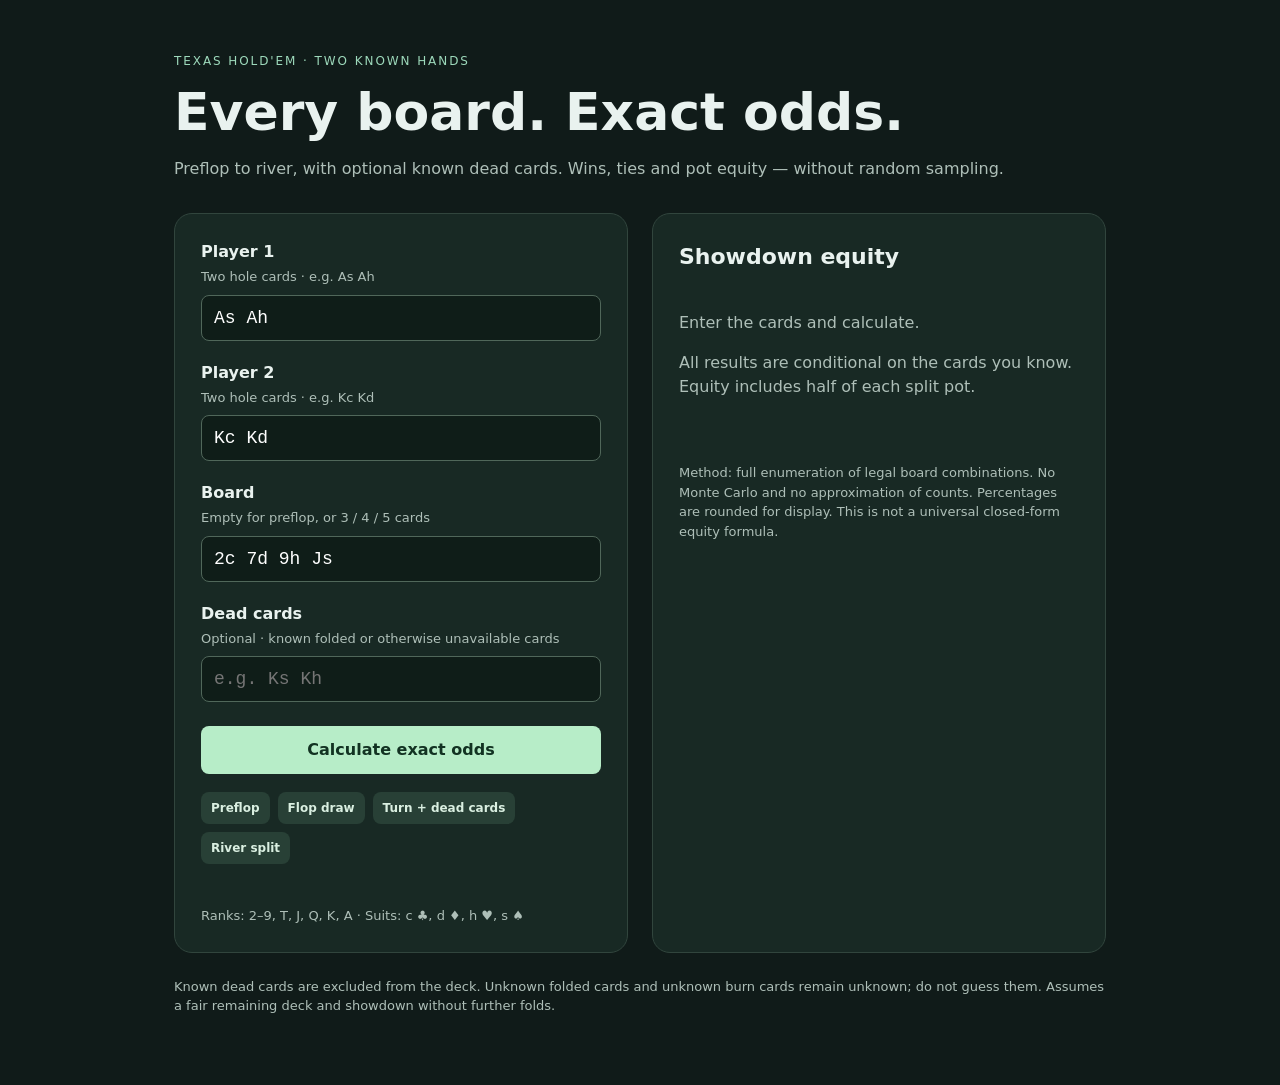
==== poker_odds/web.html @ e7489637 "Rebuild exact heads-up Hold'em calculator with dead cards, CLI and local UI" ====
<!doctype html>
<html lang="en">
<head>
<meta charset="utf-8"><meta name="viewport" content="width=device-width,initial-scale=1">
<title>Heads-up · Exact Poker Odds</title>
<style>
:root{color-scheme:dark;font:16px/1.5 system-ui,sans-serif;color:#e9f2ef;background:#101b19}
*{box-sizing:border-box}body{margin:0}main{max-width:980px;margin:auto;padding:52px 24px}
.eyebrow{color:#9dd9bb;letter-spacing:.16em;font-size:12px;text-transform:uppercase}
h1{font-size:clamp(32px,6vw,52px);line-height:1.1;margin:14px 0}p{color:#aebfb8}h2{font-size:22px;margin:0 0 14px}
.layout{display:grid;grid-template-columns:1fr 1fr;gap:24px;margin-top:32px}.panel{background:#182924;border:1px solid #31453d;border-radius:18px;padding:26px}
label{display:block;font-weight:600;margin-top:20px}label:first-child{margin-top:0}.hint{display:block;color:#aebfb8;font-size:13px;font-weight:400;margin:3px 0 8px}
input{width:100%;padding:12px;font:18px ui-monospace,monospace;background:#0f1d18;border:1px solid #50675a;border-radius:8px;color:#fff}
input:focus{outline:2px solid #abebc0;outline-offset:2px}button{cursor:pointer;font:inherit;border-radius:8px;padding:12px 16px;border:0;background:#b7edc8;color:#123222;font-weight:650}button:focus-visible{outline:2px solid white;outline-offset:3px}
button:disabled{opacity:.6;cursor:wait}#submit{width:100%;margin-top:24px}.examples{display:flex;flex-wrap:wrap;gap:8px;margin-top:18px}.examples button{font-size:12px;padding:7px 10px;background:#284036;color:#daefe1}
#status{min-height:24px;color:#bdddc7;font-size:14px;margin-top:18px}#status.error{color:#ffb2a3}.equities{display:flex;justify-content:space-between;gap:12px}.big{font-size:36px;font-weight:700;letter-spacing:-.04em;color:#c4f6d5}.muted{font-size:13px;color:#aebfb8}.bar{display:flex;height:10px;border-radius:9px;overflow:hidden;background:#31453d;margin:22px 0}.bar div:first-child{background:#b7edc8}.bar div:last-child{background:#568fba}
table{width:100%;border-collapse:collapse;font-size:14px}td,th{text-align:left;padding:10px 0;border-bottom:1px solid #31453d}td:last-child,th:last-child{text-align:right}code{overflow-wrap:anywhere;color:#d8ecd9;font-size:13px}details{margin-top:24px}summary{cursor:pointer;color:#bdddc7}pre{white-space:pre-wrap;overflow-wrap:anywhere;font-size:12px;color:#c4d8cb}.note{font-size:13px;margin-top:24px}a{color:#c4f6d5}.placeholder{padding:24px 0;color:#aebfb8}[hidden]{display:none!important}
@media(max-width:720px){.layout{grid-template-columns:1fr}main{padding:30px 16px}.panel{padding:22px}}
</style>
</head>
<body><main>
<div class="eyebrow">Texas Hold'em · Two known hands</div>
<h1>Every board. Exact odds.</h1>
<p>Preflop to river, with optional known dead cards. Wins, ties and pot equity — without random sampling.</p>
<div class="layout">
<section class="panel"><form id="form">
<label for="hand1">Player 1<span class="hint">Two hole cards · e.g. As Ah</span></label><input id="hand1" name="hand1" value="As Ah" required autocomplete="off" spellcheck="false">
<label for="hand2">Player 2<span class="hint">Two hole cards · e.g. Kc Kd</span></label><input id="hand2" name="hand2" value="Kc Kd" required autocomplete="off" spellcheck="false">
<label for="board">Board<span class="hint">Empty for preflop, or 3 / 4 / 5 cards</span></label><input id="board" name="board" value="2c 7d 9h Js" autocomplete="off" spellcheck="false">
<label for="dead">Dead cards <span class="hint">Optional · known folded or otherwise unavailable cards</span></label><input id="dead" name="dead" placeholder="e.g. Ks Kh" autocomplete="off" spellcheck="false">
<button id="submit" type="submit">Calculate exact odds</button>
</form><div class="examples" aria-label="Load examples"><button type="button" data-example="0">Preflop</button><button type="button" data-example="1">Flop draw</button><button type="button" data-example="2">Turn + dead cards</button><button type="button" data-example="3">River split</button></div>
<div id="status" role="status" aria-live="polite"></div>
<div class="muted">Ranks: 2–9, T, J, Q, K, A · Suits: c ♣, d ♦, h ♥, s ♠</div>
</section>
<section class="panel" aria-label="Results"><h2>Showdown equity</h2>
<div id="placeholder" class="placeholder">Enter the cards and calculate.<p>All results are conditional on the cards you know. Equity includes half of each split pot.</p></div>
<div id="results" hidden>
<div class="equities"><div><div class="muted">PLAYER 1</div><div id="eq1" class="big"></div></div><div><div class="muted">PLAYER 2</div><div id="eq2" class="big"></div></div></div>
<div class="bar" aria-hidden="true"><div id="bar1"></div><div id="bar2"></div></div>
<table><thead><tr><th>Outcome</th><th>Boards</th><th>Probability</th></tr></thead><tbody id="outcomes"></tbody></table>
<p class="muted" id="space"></p>
<p class="muted">Player 1 exact equity<br><code id="fraction"></code></p>
<details><summary>Exact counts & fractions</summary><pre id="raw"></pre></details>
</div>
<p class="note">Method: full enumeration of legal board combinations. No Monte Carlo and no approximation of counts. Percentages are rounded for display. This is not a universal closed-form equity formula.</p>
</section></div>
<p class="note">Known dead cards are excluded from the deck. Unknown folded cards and unknown burn cards remain unknown; do not guess them. Assumes a fair remaining deck and showdown without further folds.</p>
</main>
<script>
const $=id=>document.getElementById(id), fields=['hand1','hand2','board','dead'];
const examples=[['As Ah','Kc Kd','',''],['As Qs','9c 9d','Js Ts 9h','Ks 2h'],['As Ah','Kc Kd','2c 7d 9h Js','Ks Kh'],['2s 3s','4c 5d','As Ks Qs Js Ts','']];
function clearResults(){$('results').hidden=true;$('placeholder').hidden=false;}
document.querySelectorAll('[data-example]').forEach(b=>b.onclick=()=>{examples[+b.dataset.example].forEach((v,i)=>$(fields[i]).value=v);clearResults();$('status').textContent='Example loaded. Calculate to see the result.';});
fields.forEach(id=>$(id).addEventListener('input',()=>{clearResults();$('status').textContent='';}));
const pct=x=>(100*x).toFixed(6)+'%';
$('form').onsubmit=async e=>{
 e.preventDefault();clearResults();$('status').className='';
 const data=Object.fromEntries(fields.map(id=>[id,$(id).value]));
 $('status').textContent=data.board.trim()?'Counting every legal board…':'Counting all preflop boards. This may take tens of seconds…';
 const controls=document.querySelectorAll('input,button');controls.forEach(b=>b.disabled=true);
 try{
  const response=await fetch('/api/equity',{method:'POST',headers:{'Content-Type':'application/json'},body:JSON.stringify(data)});
  const r=await response.json();if(!response.ok)throw new Error(r.error||'Calculation failed');
  $('eq1').textContent=pct(r.equity.decimal);$('eq2').textContent=pct(r.opponent_equity.decimal);
  $('bar1').style.width=(100*r.equity.decimal)+'%';$('bar2').style.width=(100*r.opponent_equity.decimal)+'%';
  $('outcomes').replaceChildren();
  for(const [label,count,p] of [['Player 1 wins',r.wins,r.win_probability],['Player 2 wins',r.losses,r.loss_probability],['Tie',r.ties,r.tie_probability]]){
   const tr=document.createElement('tr');for(const v of [label,count.toLocaleString(),pct(p.decimal)]){const td=document.createElement('td');td.textContent=v;tr.append(td);}$('outcomes').append(tr);
  }
  $('space').textContent=r.sample_space+' = '+r.total.toLocaleString()+' legal boards';
  $('fraction').textContent=r.equity.fraction;$('raw').textContent=JSON.stringify(r,null,2);
  $('placeholder').hidden=true;$('results').hidden=false;$('status').textContent='Complete. All legal boards counted.';
 }catch(error){$('status').className='error';$('status').textContent=error.message;}
 finally{controls.forEach(b=>b.disabled=false);}
};
</script></body></html>
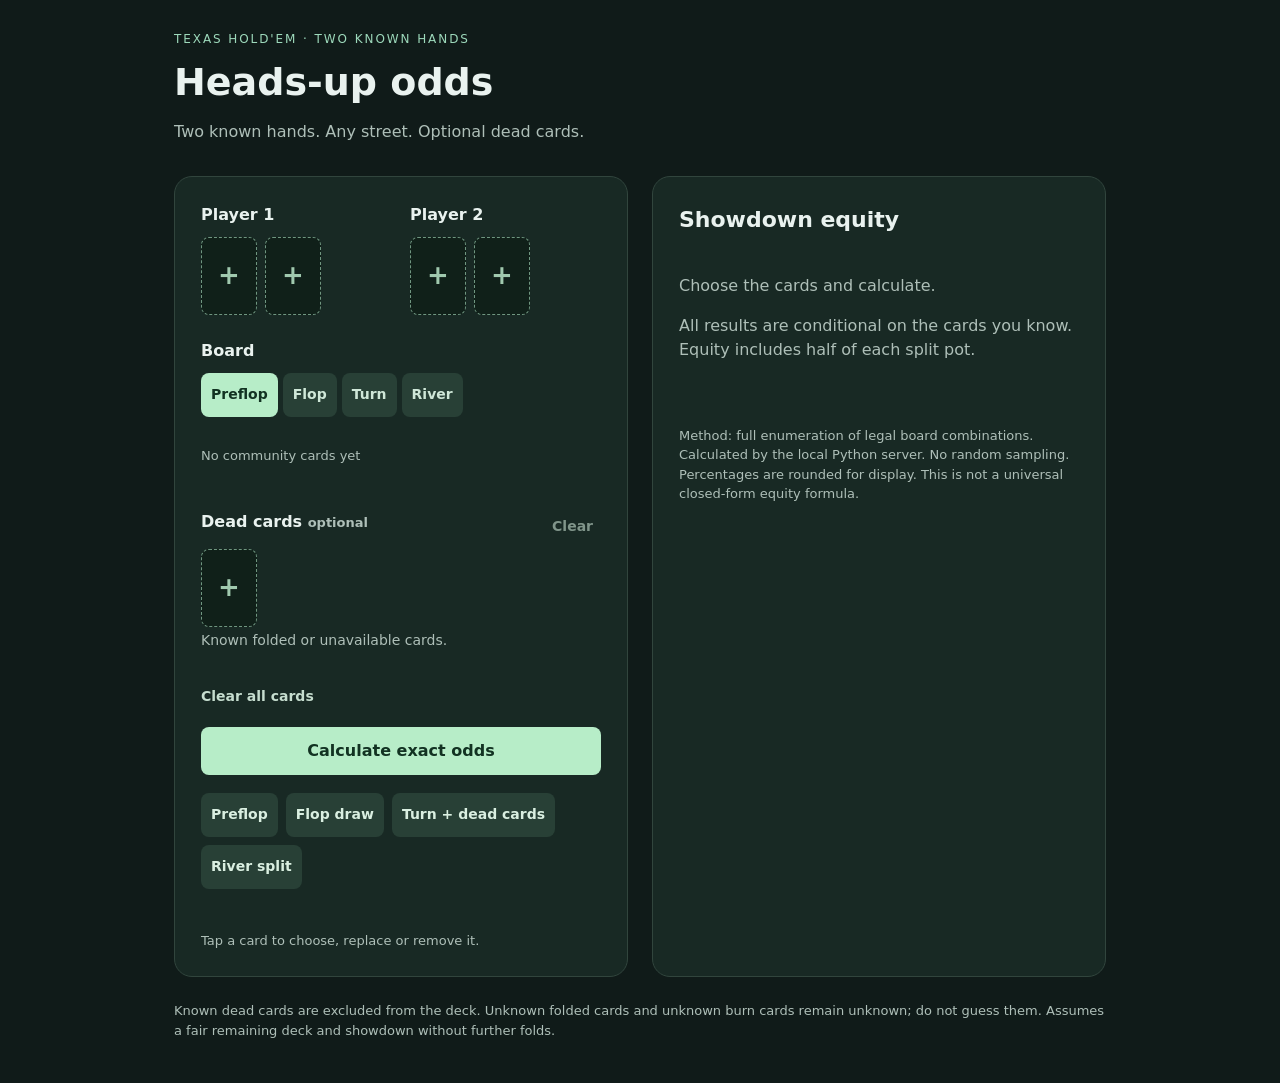
==== commit f827ed60: "Replace text inputs with visual card picker for both browser interfaces" ====
--- a/poker_odds/web.html
+++ b/poker_odds/web.html
@@ -2,39 +2,50 @@
 <html lang="en">
 <head>
 <meta charset="utf-8"><meta name="viewport" content="width=device-width,initial-scale=1">
-<title>Heads-up · Exact Poker Odds</title>
+<title>Heads-up Exact · Poker Odds Calculator</title>
+<meta name="description" content="Exact heads-up Texas Hold’em odds. Enter two known hands, a board, and optional dead cards. Calculated by the local Python server.">
 <style>
 :root{color-scheme:dark;font:16px/1.5 system-ui,sans-serif;color:#e9f2ef;background:#101b19}
-*{box-sizing:border-box}body{margin:0}main{max-width:980px;margin:auto;padding:52px 24px}
+*{box-sizing:border-box}body{margin:0}main{max-width:980px;margin:auto;padding:30px 24px}
 .eyebrow{color:#9dd9bb;letter-spacing:.16em;font-size:12px;text-transform:uppercase}
-h1{font-size:clamp(32px,6vw,52px);line-height:1.1;margin:14px 0}p{color:#aebfb8}h2{font-size:22px;margin:0 0 14px}
-.layout{display:grid;grid-template-columns:1fr 1fr;gap:24px;margin-top:32px}.panel{background:#182924;border:1px solid #31453d;border-radius:18px;padding:26px}
+h1{font-size:clamp(28px,4vw,38px);line-height:1.1;margin:14px 0}p{color:#aebfb8}h2{font-size:22px;margin:0 0 14px}
+.layout{display:grid;grid-template-columns:1fr 1fr;gap:24px;margin-top:32px}.panel{min-width:0;background:#182924;border:1px solid #31453d;border-radius:18px;padding:26px}
 label{display:block;font-weight:600;margin-top:20px}label:first-child{margin-top:0}.hint{display:block;color:#aebfb8;font-size:13px;font-weight:400;margin:3px 0 8px}
 input{width:100%;padding:12px;font:18px ui-monospace,monospace;background:#0f1d18;border:1px solid #50675a;border-radius:8px;color:#fff}
 input:focus{outline:2px solid #abebc0;outline-offset:2px}button{cursor:pointer;font:inherit;border-radius:8px;padding:12px 16px;border:0;background:#b7edc8;color:#123222;font-weight:650}button:focus-visible{outline:2px solid white;outline-offset:3px}
 button:disabled{opacity:.6;cursor:wait}#submit{width:100%;margin-top:24px}.examples{display:flex;flex-wrap:wrap;gap:8px;margin-top:18px}.examples button{font-size:12px;padding:7px 10px;background:#284036;color:#daefe1}
-#status{min-height:24px;color:#bdddc7;font-size:14px;margin-top:18px}#status.error{color:#ffb2a3}.equities{display:flex;justify-content:space-between;gap:12px}.big{font-size:36px;font-weight:700;letter-spacing:-.04em;color:#c4f6d5}.muted{font-size:13px;color:#aebfb8}.bar{display:flex;height:10px;border-radius:9px;overflow:hidden;background:#31453d;margin:22px 0}.bar div:first-child{background:#b7edc8}.bar div:last-child{background:#568fba}
+#status{min-height:24px;color:#bdddc7;font-size:14px;margin-top:18px}#status.error{color:#ffb2a3}.equities{display:flex;justify-content:space-between;gap:12px}.big{font-size:clamp(26px,3.2vw,36px);font-weight:700;letter-spacing:-.04em;color:#c4f6d5}.muted{font-size:13px;color:#aebfb8}.bar{display:flex;height:10px;border-radius:9px;overflow:hidden;background:#31453d;margin:22px 0}.bar div:first-child{background:#b7edc8}.bar div:last-child{background:#568fba}
 table{width:100%;border-collapse:collapse;font-size:14px}td,th{text-align:left;padding:10px 0;border-bottom:1px solid #31453d}td:last-child,th:last-child{text-align:right}code{overflow-wrap:anywhere;color:#d8ecd9;font-size:13px}details{margin-top:24px}summary{cursor:pointer;color:#bdddc7}pre{white-space:pre-wrap;overflow-wrap:anywhere;font-size:12px;color:#c4d8cb}.note{font-size:13px;margin-top:24px}a{color:#c4f6d5}.placeholder{padding:24px 0;color:#aebfb8}[hidden]{display:none!important}
 @media(max-width:720px){.layout{grid-template-columns:1fr}main{padding:30px 16px}.panel{padding:22px}}
+
+.hand-grid{display:grid;grid-template-columns:1fr 1fr;gap:18px}.card-group{margin:0 0 24px}.card-group h2{font-size:16px;margin:0 0 10px}.slots{display:flex;gap:8px;flex-wrap:wrap;align-items:center;min-height:50px}.playing-card{display:flex;flex-direction:column;align-items:center;justify-content:center;width:56px;height:78px;padding:4px;background:#fcfcf7;color:#182020;border:1px solid #dbe4dd;border-radius:8px;font-size:21px;line-height:1.05;box-shadow:0 2px 3px #0003;flex-shrink:0}.playing-card .suit{font-size:27px;margin-top:3px}.playing-card.red{color:#b4243d}.playing-card.empty{color:#a0c9ae;background:#102019;border:1px dashed #6f9680;box-shadow:none;font-size:26px}.playing-card:hover:not(:disabled){transform:translateY(-2px);box-shadow:0 3px 0 #b7edc8}.playing-card:disabled{cursor:not-allowed;opacity:.23;box-shadow:none}.playing-card[aria-pressed="true"]{outline:3px solid #8ad9aa;outline-offset:1px}
+.streets{display:flex;gap:5px;margin-bottom:14px;flex-wrap:wrap}.streets button{background:#284036;color:#cfe7d8;font-size:14px;padding:8px 10px;min-height:44px}.streets button[aria-pressed="true"]{background:#b7edc8;color:#123222}.group-heading{display:flex;align-items:center;justify-content:space-between}.text-button{background:transparent;color:#c6ddcf;font-size:14px;padding:8px;min-height:44px}#reset{padding-left:0}#submit{margin-top:8px}.examples button{font-size:14px;min-height:44px}.hint{font-size:14px}.slots>.muted{padding:8px 0}
+dialog{width:min(860px,calc(100% - 24px));max-height:90dvh;overflow:auto;background:#182924;color:#e9f2ef;border:1px solid #648372;border-radius:16px;padding:22px}dialog::backdrop{background:#06110dcc;backdrop-filter:blur(3px)}.picker-heading{display:flex;align-items:flex-start;justify-content:space-between;gap:12px}.picker-heading h2{margin:0}.picker-heading .hint{margin:8px 0 18px}.deck-row{display:grid;grid-template-columns:repeat(13,minmax(0,1fr));gap:7px;margin-bottom:12px}.deck-row .playing-card{width:100%;height:72px;font-size:20px}.deck-row .playing-card .suit{font-size:25px}.picker-footer{display:flex;justify-content:space-between;gap:12px;align-items:center;margin-top:18px}.picker-footer #picker-done{min-width:100px}
+@media(max-width:600px){dialog{padding:16px}.deck-row{grid-template-columns:repeat(7,minmax(0,1fr));gap:6px;padding-bottom:10px;border-bottom:1px solid #354e41}.deck-row .playing-card{height:62px;font-size:18px}.deck-row .playing-card .suit{font-size:23px}.panel{padding:18px}.slots{gap:6px}.playing-card{width:48px;height:68px}.hand-grid{gap:12px}}
 </style>
 </head>
 <body><main>
 <div class="eyebrow">Texas Hold'em · Two known hands</div>
-<h1>Every board. Exact odds.</h1>
-<p>Preflop to river, with optional known dead cards. Wins, ties and pot equity — without random sampling.</p>
+<h1>Heads-up odds</h1>
+<p>Two known hands. Any street. Optional dead cards.</p>
 <div class="layout">
 <section class="panel"><form id="form">
-<label for="hand1">Player 1<span class="hint">Two hole cards · e.g. As Ah</span></label><input id="hand1" name="hand1" value="As Ah" required autocomplete="off" spellcheck="false">
-<label for="hand2">Player 2<span class="hint">Two hole cards · e.g. Kc Kd</span></label><input id="hand2" name="hand2" value="Kc Kd" required autocomplete="off" spellcheck="false">
-<label for="board">Board<span class="hint">Empty for preflop, or 3 / 4 / 5 cards</span></label><input id="board" name="board" value="2c 7d 9h Js" autocomplete="off" spellcheck="false">
-<label for="dead">Dead cards <span class="hint">Optional · known folded or otherwise unavailable cards</span></label><input id="dead" name="dead" placeholder="e.g. Ks Kh" autocomplete="off" spellcheck="false">
-<button id="submit" type="submit">Calculate exact odds</button>
+<div class="hand-grid">
+<div class="card-group"><h2>Player 1</h2><div id="hand1" class="slots" role="group" aria-label="Player 1 hole cards"></div></div>
+<div class="card-group"><h2>Player 2</h2><div id="hand2" class="slots" role="group" aria-label="Player 2 hole cards"></div></div>
+</div>
+<div class="card-group"><h2>Board</h2>
+<div class="streets" role="group" aria-label="Street"><button type="button" data-street="0" aria-pressed="true">Preflop</button><button type="button" data-street="3" aria-pressed="false">Flop</button><button type="button" data-street="4" aria-pressed="false">Turn</button><button type="button" data-street="5" aria-pressed="false">River</button></div>
+<div id="board" class="slots" role="group" aria-label="Community cards"></div></div>
+<div class="card-group"><div class="group-heading"><h2>Dead cards <span class="muted">optional</span></h2><button type="button" class="text-button" id="clear-dead">Clear</button></div><div id="dead" class="slots" role="group" aria-label="Dead cards"></div><p class="hint">Known folded or unavailable cards.</p></div>
+<button type="button" class="text-button" id="reset">Clear all cards</button>
+<button id="submit" type="submit">Calculate exact odds</button><button id="cancel" type="button" hidden style="width:100%;margin-top:10px;background:#31453d;color:white">Cancel calculation</button>
 </form><div class="examples" aria-label="Load examples"><button type="button" data-example="0">Preflop</button><button type="button" data-example="1">Flop draw</button><button type="button" data-example="2">Turn + dead cards</button><button type="button" data-example="3">River split</button></div>
 <div id="status" role="status" aria-live="polite"></div>
-<div class="muted">Ranks: 2–9, T, J, Q, K, A · Suits: c ♣, d ♦, h ♥, s ♠</div>
+<div class="muted">Tap a card to choose, replace or remove it.</div>
 </section>
 <section class="panel" aria-label="Results"><h2>Showdown equity</h2>
-<div id="placeholder" class="placeholder">Enter the cards and calculate.<p>All results are conditional on the cards you know. Equity includes half of each split pot.</p></div>
+<div id="placeholder" class="placeholder">Choose the cards and calculate.<p>All results are conditional on the cards you know. Equity includes half of each split pot.</p></div>
 <div id="results" hidden>
 <div class="equities"><div><div class="muted">PLAYER 1</div><div id="eq1" class="big"></div></div><div><div class="muted">PLAYER 2</div><div id="eq2" class="big"></div></div></div>
 <div class="bar" aria-hidden="true"><div id="bar1"></div><div id="bar2"></div></div>
@@ -43,26 +54,88 @@
 <p class="muted">Player 1 exact equity<br><code id="fraction"></code></p>
 <details><summary>Exact counts & fractions</summary><pre id="raw"></pre></details>
 </div>
-<p class="note">Method: full enumeration of legal board combinations. No Monte Carlo and no approximation of counts. Percentages are rounded for display. This is not a universal closed-form equity formula.</p>
+<p class="note">Method: full enumeration of legal board combinations. Calculated by the local Python server. No random sampling. Percentages are rounded for display. This is not a universal closed-form equity formula.</p>
 </section></div>
 <p class="note">Known dead cards are excluded from the deck. Unknown folded cards and unknown burn cards remain unknown; do not guess them. Assumes a fair remaining deck and showdown without further folds.</p>
 </main>
+<dialog id="picker" aria-labelledby="picker-title">
+<div class="picker-heading"><div><h2 id="picker-title">Choose a card</h2><p id="picker-hint" class="hint" aria-live="polite"></p></div><button type="button" id="picker-close" class="text-button" aria-label="Close card picker">✕</button></div>
+<div id="deck" aria-label="Deck of cards"></div>
+<div class="picker-footer"><button type="button" id="remove-card" class="text-button">Remove card</button><button type="button" id="picker-done">Done</button></div>
+</dialog>
 <script>
 const $=id=>document.getElementById(id), fields=['hand1','hand2','board','dead'];
 const examples=[['As Ah','Kc Kd','',''],['As Qs','9c 9d','Js Ts 9h','Ks 2h'],['As Ah','Kc Kd','2c 7d 9h Js','Ks Kh'],['2s 3s','4c 5d','As Ks Qs Js Ts','']];
+const state={hand1:[null,null],hand2:[null,null],board:[],dead:[]};
+const labels={hand1:'Player 1',hand2:'Player 2',board:'Board',dead:'Dead cards'};
+const suitIcons={s:'♠',h:'♥',d:'♦',c:'♣'}, suitNames={s:'spades',h:'hearts',d:'diamonds',c:'clubs'};
+const rankNames={A:'Ace',K:'King',Q:'Queen',J:'Jack',T:'10'};
+let target=null, addingDead=false, returnFocus=null;
 function clearResults(){$('results').hidden=true;$('placeholder').hidden=false;}
-document.querySelectorAll('[data-example]').forEach(b=>b.onclick=()=>{examples[+b.dataset.example].forEach((v,i)=>$(fields[i]).value=v);clearResults();$('status').textContent='Example loaded. Calculate to see the result.';});
-fields.forEach(id=>$(id).addEventListener('input',()=>{clearResults();$('status').textContent='';}));
-const pct=x=>(100*x).toFixed(6)+'%';
+function changed(){clearResults();$('status').textContent='';$('status').className='';render();}
+function cardName(c){return (rankNames[c[0]]||c[0])+' of '+suitNames[c[1]];}
+function face(button,card){
+ button.className='playing-card'+(!card?' empty':/[hd]$/.test(card)?' red':'');button.replaceChildren();
+ if(!card){button.textContent='+';return;}
+ const rank=document.createElement('span');rank.textContent=card[0]==='T'?'10':card[0];
+ const suit=document.createElement('span');suit.className='suit';suit.textContent=suitIcons[card[1]];button.append(rank,suit);
+}
+function slot(group,index,card){
+ const b=document.createElement('button');b.type='button';face(b,card);b.dataset.group=group;b.dataset.index=index;
+ b.setAttribute('aria-label',labels[group]+' card '+(index+1)+(card?': '+cardName(card):': choose a card'));
+ b.onclick=()=>openPicker(group,index);return b;
+}
+function render(){
+ for(const group of fields){
+  $(group).replaceChildren();state[group].forEach((card,i)=>$(group).append(slot(group,i,card)));
+  if(group==='dead'&&state.dead.length<43)$(group).append(slot(group,state.dead.length,null));
+  if(group==='board'&&!state.board.length){const p=document.createElement('span');p.className='muted';p.textContent='No community cards yet';$(group).append(p);}
+ }
+ $('clear-dead').disabled=!state.dead.length;
+ document.querySelectorAll('[data-street]').forEach(b=>b.setAttribute('aria-pressed',String(+b.dataset.street===state.board.length)));
+}
+function openPicker(group,index){target={group,index};addingDead=group==='dead'&&index===state.dead.length;returnFocus={group,index};renderDeck();$('picker').showModal();}
+function renderDeck(){
+ const {group,index}=target, current=state[group][index];
+ $('picker-title').textContent=labels[group];$('picker-hint').textContent=group==='dead'?state.dead.length+' dead cards selected. Tap cards to add.':'Choose card '+(index+1)+' of '+state[group].length+'. Used cards are unavailable.';
+ $('remove-card').hidden=!current;$('deck').replaceChildren();
+ for(const suit of ['s','h','d','c']){
+  const row=document.createElement('div');row.className='deck-row';row.setAttribute('role','group');row.setAttribute('aria-label',suitNames[suit]);
+  for(const rank of 'AKQJT98765432'){
+   const card=rank+suit,b=document.createElement('button');b.type='button';face(b,card);b.dataset.card=card;b.setAttribute('aria-label',cardName(card));b.setAttribute('aria-pressed',String(card===current));
+   b.disabled=fields.some(g=>state[g].some((c,i)=>c===card&&!(g===group&&i===index)));
+   b.onclick=()=>chooseCard(card);row.append(b);
+  }$('deck').append(row);
+ }
+}
+function chooseCard(card){
+ const {group,index}=target;state[group][index]=card;changed();
+ if(addingDead&&state.dead.length<43){target.index=state.dead.length;renderDeck();return;}
+ const next=state[group].indexOf(null);
+ if(group!=='dead'&&next>=0){target.index=next;renderDeck();return;}
+ $('picker').close();
+}
+$('picker-close').onclick=$('picker-done').onclick=()=>$('picker').close();
+$('picker').addEventListener('close',()=>{if(returnFocus)document.querySelector('[data-group="'+returnFocus.group+'"][data-index="'+Math.min(returnFocus.index,state[returnFocus.group].length)+'"]')?.focus();target=null;});
+$('remove-card').onclick=()=>{const {group,index}=target;if(group==='dead')state.dead.splice(index,1);else state[group][index]=null;changed();$('picker').close();};
+$('clear-dead').onclick=()=>{state.dead=[];changed();};
+$('reset').onclick=()=>{state.hand1=[null,null];state.hand2=[null,null];state.board=[];state.dead=[];changed();};
+for(const b of document.querySelectorAll('[data-street]'))b.onclick=()=>{state.board=Array.from({length:+b.dataset.street},(_,i)=>state.board[i]||null);changed();};
+document.querySelectorAll('[data-example]').forEach(b=>b.onclick=()=>{examples[+b.dataset.example].forEach((v,i)=>state[fields[i]]=v?v.split(' '):[]);changed();$('status').textContent='Example loaded. Calculate to see the result.';});
+render();
+let worker=null, cancelJob=null;
+$('cancel').onclick=()=>{if(worker)worker.terminate();if(cancelJob)cancelJob(new Error('Calculation cancelled.'));};
+const pct=(x,digits=6)=>(100*x).toFixed(digits)+'%';
 $('form').onsubmit=async e=>{
  e.preventDefault();clearResults();$('status').className='';
- const data=Object.fromEntries(fields.map(id=>[id,$(id).value]));
+ if(fields.some(g=>state[g].some(c=>!c))){$('status').className='error';$('status').textContent='Choose a card for every empty slot.';return;}
+ const data=Object.fromEntries(fields.map(id=>[id,state[id].join(' ')]));
  $('status').textContent=data.board.trim()?'Counting every legal board…':'Counting all preflop boards. This may take tens of seconds…';
- const controls=document.querySelectorAll('input,button');controls.forEach(b=>b.disabled=true);
+ const controls=document.querySelectorAll('input,button:not(#cancel)');controls.forEach(b=>b.disabled=true);$('cancel').hidden=true;
  try{
   const response=await fetch('/api/equity',{method:'POST',headers:{'Content-Type':'application/json'},body:JSON.stringify(data)});
   const r=await response.json();if(!response.ok)throw new Error(r.error||'Calculation failed');
-  $('eq1').textContent=pct(r.equity.decimal);$('eq2').textContent=pct(r.opponent_equity.decimal);
+  $('eq1').textContent=pct(r.equity.decimal,2);$('eq2').textContent=pct(r.opponent_equity.decimal,2);
   $('bar1').style.width=(100*r.equity.decimal)+'%';$('bar2').style.width=(100*r.opponent_equity.decimal)+'%';
   $('outcomes').replaceChildren();
   for(const [label,count,p] of [['Player 1 wins',r.wins,r.win_probability],['Player 2 wins',r.losses,r.loss_probability],['Tie',r.ties,r.tie_probability]]){
@@ -72,6 +145,6 @@
   $('fraction').textContent=r.equity.fraction;$('raw').textContent=JSON.stringify(r,null,2);
   $('placeholder').hidden=true;$('results').hidden=false;$('status').textContent='Complete. All legal boards counted.';
  }catch(error){$('status').className='error';$('status').textContent=error.message;}
- finally{controls.forEach(b=>b.disabled=false);}
+ finally{if(worker)worker.terminate();worker=null;cancelJob=null;$('cancel').hidden=true;controls.forEach(b=>b.disabled=false);render();}
 };
 </script></body></html>
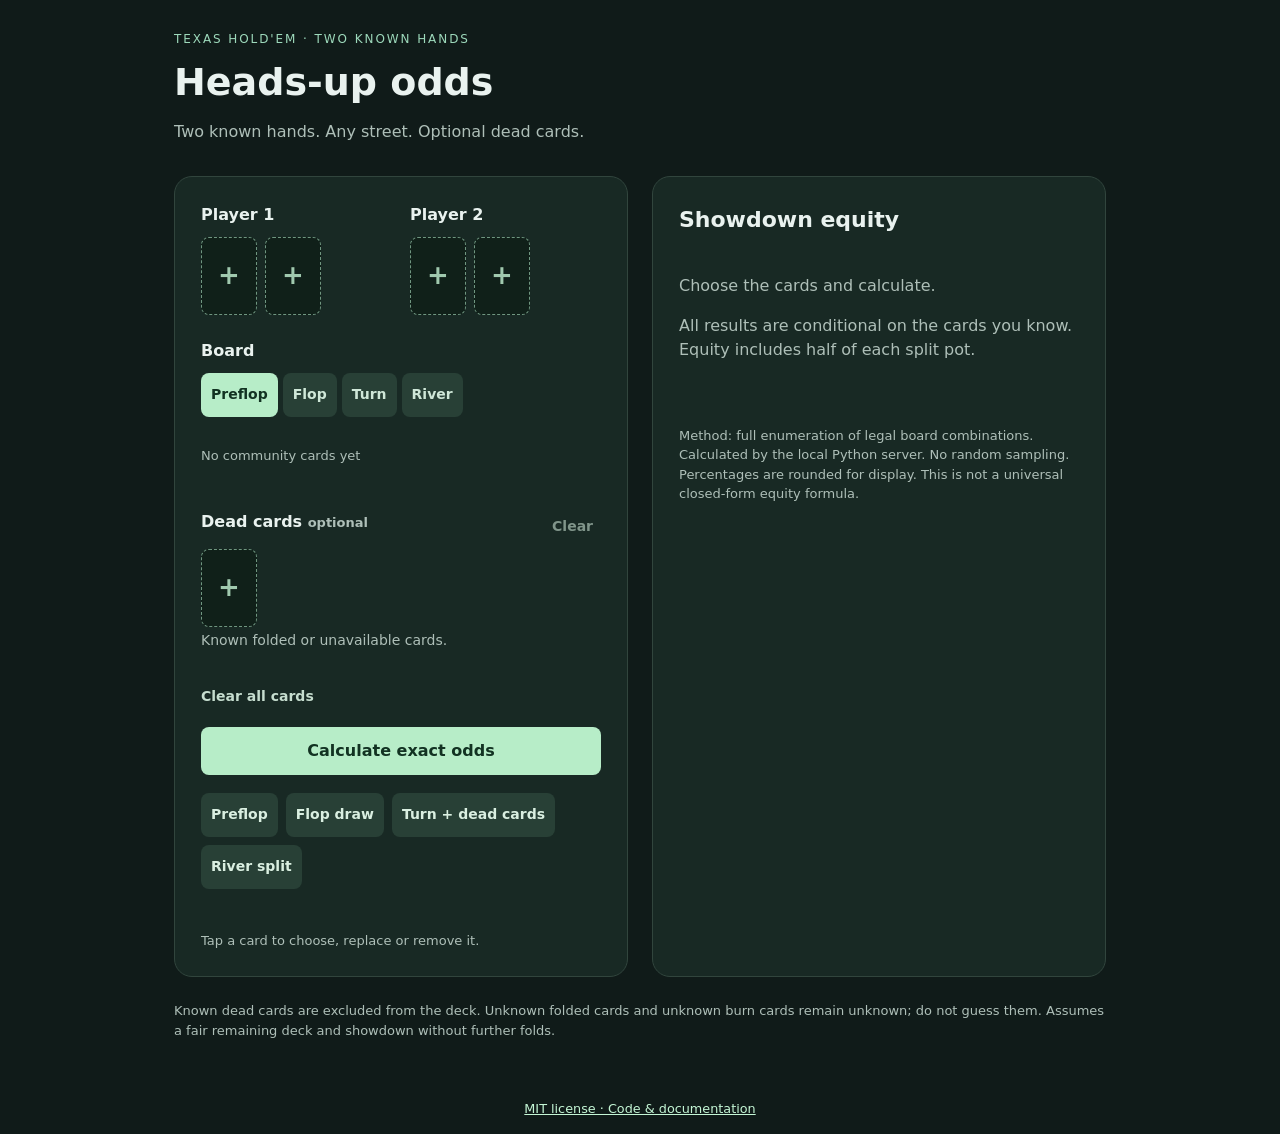
==== commit 829db07b: "License current calculator and documentation under MIT" ====
--- a/poker_odds/web.html
+++ b/poker_odds/web.html
@@ -147,4 +147,5 @@
  }catch(error){$('status').className='error';$('status').textContent=error.message;}
  finally{if(worker)worker.terminate();worker=null;cancelJob=null;$('cancel').hidden=true;controls.forEach(b=>b.disabled=false);render();}
 };
-</script></body></html>
+</script><footer style="text-align:center;padding:1rem;font-size:.8rem"><a href="https://github.com/gjimzhou/Poker-Odds-Calculator/blob/master/LICENSE">MIT license · Code &amp; documentation</a></footer>
+</body></html>
